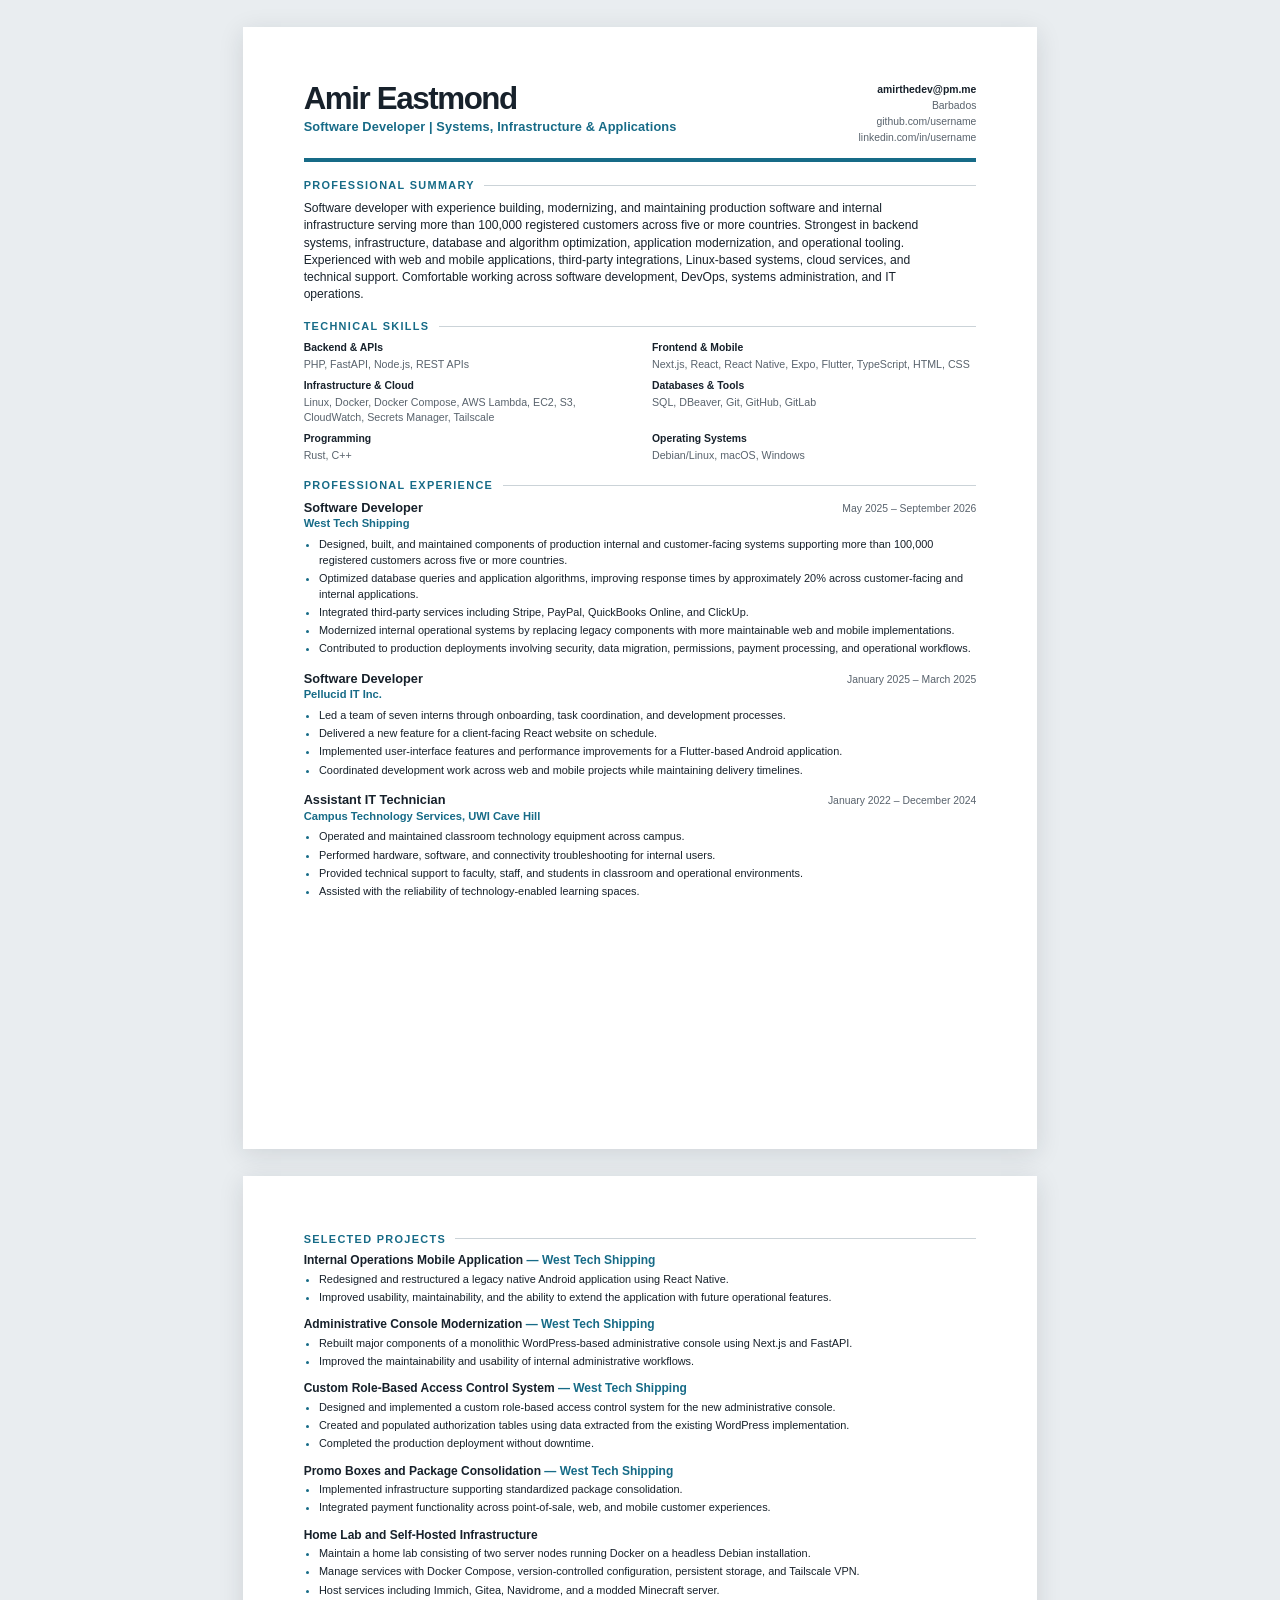
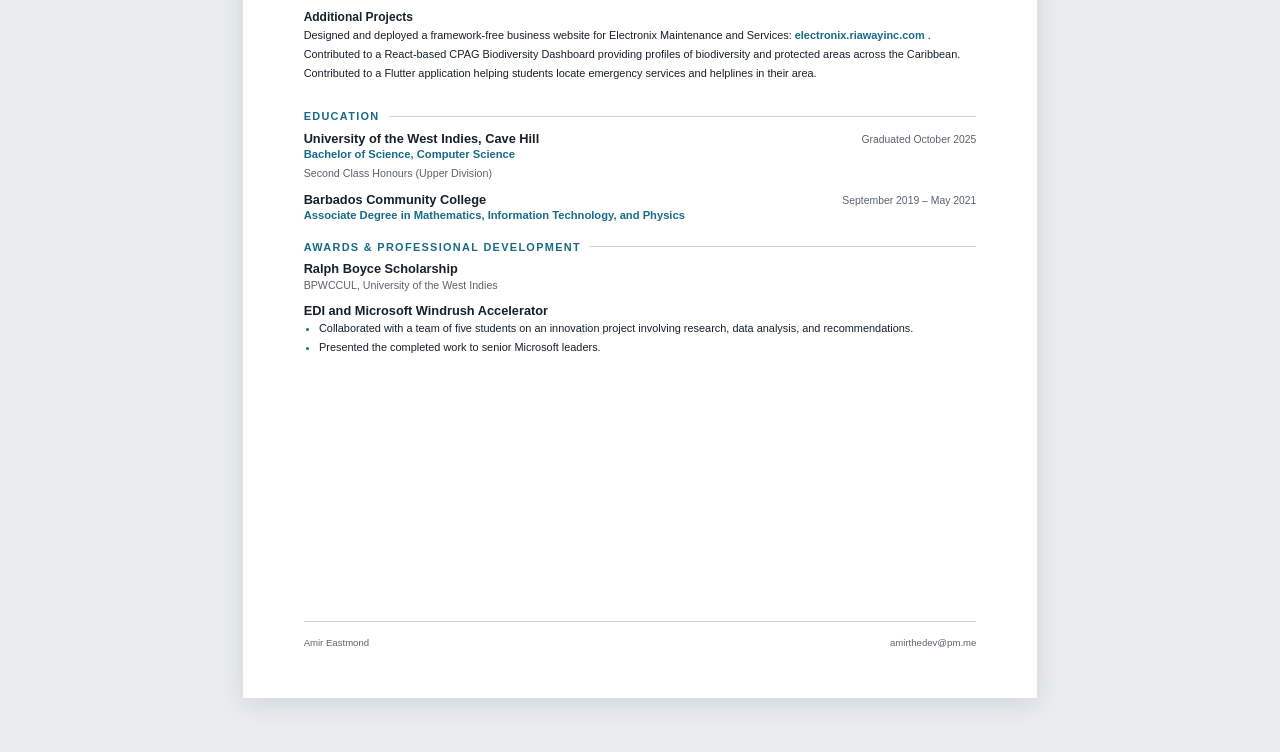
==== resume/index.html @ 4644d46a "add resume page" ====
<!doctype html>
<html lang="en">
<head>
  <meta charset="UTF-8" />
  <meta name="viewport" content="width=device-width, initial-scale=1.0" />
  <meta
    name="description"
    content="Amir Eastmond — Software Developer specializing in systems, infrastructure, backend applications, and DevOps."
  />
  <title>Amir Eastmond — Software Developer</title>
  <link rel="stylesheet" href="styles.css" />
</head>

<body>
  <main class="resume">

    <!-- Page 1 -->
    <section class="resume-page">
      <header class="resume-header">
        <div>
          <h1>Amir Eastmond</h1>
          <p class="headline">Software Developer | Systems, Infrastructure &amp; Applications</p>
        </div>

        <address class="contact">
          <a href="mailto:amirthedev@pm.me">amirthedev@pm.me</a>
          <span>Barbados</span>
          <!-- Replace these URLs with your actual profiles -->
          <a href="https://github.com/" target="_blank" rel="noopener">github.com/username</a>
          <a href="https://linkedin.com/in/" target="_blank" rel="noopener">linkedin.com/in/username</a>
        </address>
      </header>

      <div class="accent-line"></div>

      <section class="section summary-section">
        <h2>Professional Summary</h2>
        <p>
          Software developer with experience building, modernizing, and maintaining
          production software and internal infrastructure serving more than 100,000
          registered customers across five or more countries. Strongest in backend
          systems, infrastructure, database and algorithm optimization, application
          modernization, and operational tooling. Experienced with web and mobile
          applications, third-party integrations, Linux-based systems, cloud services,
          and technical support. Comfortable working across software development,
          DevOps, systems administration, and IT operations.
        </p>
      </section>

      <section class="section">
        <h2>Technical Skills</h2>

        <div class="skills-grid">
          <div class="skill-group">
            <h3>Backend &amp; APIs</h3>
            <p>PHP, FastAPI, Node.js, REST APIs</p>
          </div>

          <div class="skill-group">
            <h3>Frontend &amp; Mobile</h3>
            <p>Next.js, React, React Native, Expo, Flutter, TypeScript, HTML, CSS</p>
          </div>

          <div class="skill-group">
            <h3>Infrastructure &amp; Cloud</h3>
            <p>
              Linux, Docker, Docker Compose, AWS Lambda, EC2, S3,
              CloudWatch, Secrets Manager, Tailscale
            </p>
          </div>

          <div class="skill-group">
            <h3>Databases &amp; Tools</h3>
            <p>SQL, DBeaver, Git, GitHub, GitLab</p>
          </div>

          <div class="skill-group">
            <h3>Programming</h3>
            <p>Rust, C++</p>
          </div>

          <div class="skill-group">
            <h3>Operating Systems</h3>
            <p>Debian/Linux, macOS, Windows</p>
          </div>
        </div>
      </section>

      <section class="section">
        <h2>Professional Experience</h2>

        <article class="experience">
          <div class="role-heading">
            <div>
              <h3>Software Developer</h3>
              <p class="organization">West Tech Shipping</p>
            </div>
            <p class="date">May 2025 – September 2026</p>
          </div>

          <ul>
            <li>
              Designed, built, and maintained components of production internal and
              customer-facing systems supporting more than 100,000 registered
              customers across five or more countries.
            </li>
            <li>
              Optimized database queries and application algorithms, improving
              response times by approximately 20% across customer-facing and
              internal applications.
            </li>
            <li>
              Integrated third-party services including Stripe, PayPal,
              QuickBooks Online, and ClickUp.
            </li>
            <li>
              Modernized internal operational systems by replacing legacy components
              with more maintainable web and mobile implementations.
            </li>
            <li>
              Contributed to production deployments involving security, data
              migration, permissions, payment processing, and operational workflows.
            </li>
          </ul>
        </article>

        <article class="experience">
          <div class="role-heading">
            <div>
              <h3>Software Developer</h3>
              <p class="organization">Pellucid IT Inc.</p>
            </div>
            <p class="date">January 2025 – March 2025</p>
          </div>

          <ul>
            <li>
              Led a team of seven interns through onboarding, task coordination,
              and development processes.
            </li>
            <li>
              Delivered a new feature for a client-facing React website on schedule.
            </li>
            <li>
              Implemented user-interface features and performance improvements for
              a Flutter-based Android application.
            </li>
            <li>
              Coordinated development work across web and mobile projects while
              maintaining delivery timelines.
            </li>
          </ul>
        </article>

        <article class="experience">
          <div class="role-heading">
            <div>
              <h3>Assistant IT Technician</h3>
              <p class="organization">Campus Technology Services, UWI Cave Hill</p>
            </div>
            <p class="date">January 2022 – December 2024</p>
          </div>

          <ul>
            <li>
              Operated and maintained classroom technology equipment across campus.
            </li>
            <li>
              Performed hardware, software, and connectivity troubleshooting for
              internal users.
            </li>
            <li>
              Provided technical support to faculty, staff, and students in
              classroom and operational environments.
            </li>
            <li>
              Assisted with the reliability of technology-enabled learning spaces.
            </li>
          </ul>
        </article>
      </section>
    </section>

    <!-- Page 2 -->
    <section class="resume-page page-two">
      <section class="section">
        <h2>Selected Projects</h2>

        <article class="project">
          <h3>Internal Operations Mobile Application <span>— West Tech Shipping</span></h3>
          <ul>
            <li>
              Redesigned and restructured a legacy native Android application using
              React Native.
            </li>
            <li>
              Improved usability, maintainability, and the ability to extend the
              application with future operational features.
            </li>
          </ul>
        </article>

        <article class="project">
          <h3>Administrative Console Modernization <span>— West Tech Shipping</span></h3>
          <ul>
            <li>
              Rebuilt major components of a monolithic WordPress-based administrative
              console using Next.js and FastAPI.
            </li>
            <li>
              Improved the maintainability and usability of internal administrative
              workflows.
            </li>
          </ul>
        </article>

        <article class="project">
          <h3>Custom Role-Based Access Control System <span>— West Tech Shipping</span></h3>
          <ul>
            <li>
              Designed and implemented a custom role-based access control system
              for the new administrative console.
            </li>
            <li>
              Created and populated authorization tables using data extracted from
              the existing WordPress implementation.
            </li>
            <li>
              Completed the production deployment without downtime.
            </li>
          </ul>
        </article>

        <article class="project">
          <h3>Promo Boxes and Package Consolidation <span>— West Tech Shipping</span></h3>
          <ul>
            <li>
              Implemented infrastructure supporting standardized package
              consolidation.
            </li>
            <li>
              Integrated payment functionality across point-of-sale, web, and
              mobile customer experiences.
            </li>
          </ul>
        </article>

        <article class="project">
          <h3>Home Lab and Self-Hosted Infrastructure</h3>
          <ul>
            <li>
              Maintain a home lab consisting of two server nodes running Docker on
              a headless Debian installation.
            </li>
            <li>
              Manage services with Docker Compose, version-controlled configuration,
              persistent storage, and Tailscale VPN.
            </li>
            <li>
              Host services including Immich, Gitea, Navidrome, and a modded
              Minecraft server.
            </li>
          </ul>
        </article>

        <article class="project compact-project">
          <h3>Additional Projects</h3>
          <p>
            Designed and deployed a framework-free business website for
            Electronix Maintenance and Services:
            <a href="https://electronix.riawayinc.com" target="_blank" rel="noopener">
              electronix.riawayinc.com
            </a>.
          </p>
          <p>
            Contributed to a React-based CPAG Biodiversity Dashboard providing
            profiles of biodiversity and protected areas across the Caribbean.
          </p>
          <p>
            Contributed to a Flutter application helping students locate emergency
            services and helplines in their area.
          </p>
        </article>
      </section>

      <section class="section">
        <h2>Education</h2>

        <article class="education">
          <div class="role-heading">
            <div>
              <h3>University of the West Indies, Cave Hill</h3>
              <p class="organization">Bachelor of Science, Computer Science</p>
            </div>
            <p class="date">Graduated October 2025</p>
          </div>
          <p class="education-detail">Second Class Honours (Upper Division)</p>
        </article>

        <article class="education">
          <div class="role-heading">
            <div>
              <h3>Barbados Community College</h3>
              <p class="organization">
                Associate Degree in Mathematics, Information Technology, and Physics
              </p>
            </div>
            <p class="date">September 2019 – May 2021</p>
          </div>
        </article>
      </section>

      <section class="section">
        <h2>Awards &amp; Professional Development</h2>

        <article class="award">
          <h3>Ralph Boyce Scholarship</h3>
          <p>BPWCCUL, University of the West Indies</p>
        </article>

        <article class="award">
          <h3>EDI and Microsoft Windrush Accelerator</h3>
          <ul>
            <li>
              Collaborated with a team of five students on an innovation project
              involving research, data analysis, and recommendations.
            </li>
            <li>
              Presented the completed work to senior Microsoft leaders.
            </li>
          </ul>
        </article>
      </section>

      <footer class="resume-footer">
        <span>Amir Eastmond</span>
        <a href="mailto:amirthedev@pm.me">amirthedev@pm.me</a>
      </footer>
    </section>

  </main>
</body>
</html>
---- resume/styles.css ----
:root {
  --ink: #17212b;
  --muted: #59636d;
  --accent: #176b87;
  --accent-light: #dcecf1;
  --rule: #cbd3d8;
  --paper: #ffffff;
  --screen-background: #e9edf0;
}

*,
*::before,
*::after {
  box-sizing: border-box;
}

html {
  font-size: 10pt;
}

body {
  margin: 0;
  color: var(--ink);
  background: var(--screen-background);
  font-family:
    Inter, "Helvetica Neue", Helvetica, Arial, sans-serif;
  line-height: 1.42;
  -webkit-print-color-adjust: exact;
  print-color-adjust: exact;
}

a {
  color: inherit;
  text-decoration: none;
}

a:hover {
  color: var(--accent);
  text-decoration: underline;
}

.resume {
  width: 100%;
  padding: 2rem 0;
}

.resume-page {
  width: 210mm;
  min-height: 297mm;
  margin: 0 auto 2rem;
  padding: 15mm 16mm 13mm;
  background: var(--paper);
  box-shadow: 0 0.4rem 1.8rem rgba(23, 33, 43, 0.12);
  position: relative;
}

.resume-header {
  display: flex;
  justify-content: space-between;
  align-items: flex-start;
  gap: 2rem;
}

h1,
h2,
h3,
p {
  margin-top: 0;
}

h1 {
  margin-bottom: 0.25rem;
  color: var(--ink);
  font-size: 2.35rem;
  font-weight: 700;
  letter-spacing: -0.045em;
  line-height: 1;
}

.headline {
  margin-bottom: 0;
  color: var(--accent);
  font-size: 0.96rem;
  font-weight: 600;
  letter-spacing: 0.01em;
}

.contact {
  display: flex;
  flex-direction: column;
  align-items: flex-end;
  gap: 0.14rem;
  color: var(--muted);
  font-size: 0.78rem;
  font-style: normal;
  line-height: 1.35;
  text-align: right;
}

.contact a:first-child {
  color: var(--ink);
  font-weight: 600;
}

.accent-line {
  width: 100%;
  height: 0.28rem;
  margin: 1rem 0 1.3rem;
  background: var(--accent);
}

.section {
  margin-top: 1.25rem;
}

.section:first-of-type {
  margin-top: 0;
}

.section h2 {
  display: flex;
  align-items: center;
  gap: 0.7rem;
  margin-bottom: 0.65rem;
  color: var(--accent);
  font-size: 0.82rem;
  font-weight: 700;
  letter-spacing: 0.12em;
  line-height: 1.1;
  text-transform: uppercase;
}

.section h2::after {
  content: "";
  flex: 1;
  height: 1px;
  background: var(--rule);
}

.summary-section p {
  max-width: 94%;
  margin-bottom: 0;
  font-size: 0.91rem;
}

.skills-grid {
  display: grid;
  grid-template-columns: repeat(2, minmax(0, 1fr));
  gap: 0.62rem 1.8rem;
}

.skill-group h3 {
  margin-bottom: 0.08rem;
  color: var(--ink);
  font-size: 0.78rem;
  font-weight: 700;
}

.skill-group p {
  margin-bottom: 0;
  color: var(--muted);
  font-size: 0.8rem;
  line-height: 1.35;
}

.experience {
  margin-bottom: 1.05rem;
}

.experience:last-child {
  margin-bottom: 0;
}

.role-heading {
  display: flex;
  justify-content: space-between;
  align-items: baseline;
  gap: 1rem;
}

.role-heading h3,
.project h3,
.education h3,
.award h3 {
  margin-bottom: 0.08rem;
  color: var(--ink);
  font-size: 0.96rem;
  font-weight: 700;
  line-height: 1.2;
}

.organization {
  margin-bottom: 0;
  color: var(--accent);
  font-size: 0.84rem;
  font-weight: 600;
}

.date {
  flex: 0 0 auto;
  margin-bottom: 0;
  color: var(--muted);
  font-size: 0.78rem;
  white-space: nowrap;
}

ul {
  margin: 0.38rem 0 0;
  padding-left: 1.15rem;
}

li {
  margin-bottom: 0.2rem;
  font-size: 0.82rem;
}

li::marker {
  color: var(--accent);
}

.page-two {
  display: flex;
  flex-direction: column;
}

.page-two .section:first-child {
  margin-top: 0;
}

.project {
  margin-bottom: 0.9rem;
}

.project h3 {
  font-size: 0.9rem;
}

.project h3 span {
  color: var(--accent);
  font-weight: 600;
}

.project ul {
  margin-top: 0.3rem;
}

.compact-project {
  margin-top: 0.1rem;
}

.compact-project p {
  margin: 0.26rem 0;
  font-size: 0.82rem;
}

.compact-project a {
  color: var(--accent);
  font-weight: 600;
}

.education {
  margin-bottom: 0.75rem;
}

.education:last-child {
  margin-bottom: 0;
}

.education-detail {
  margin: 0.25rem 0 0;
  color: var(--muted);
  font-size: 0.8rem;
}

.award {
  margin-bottom: 0.75rem;
}

.award:last-child {
  margin-bottom: 0;
}

.award p {
  margin-bottom: 0;
  color: var(--muted);
  font-size: 0.8rem;
}

.award ul {
  margin-top: 0.25rem;
}

.resume-footer {
  display: flex;
  justify-content: space-between;
  margin-top: auto;
  padding-top: 1rem;
  border-top: 1px solid var(--rule);
  color: var(--muted);
  font-size: 0.72rem;
}

/* Responsive screen layout */
@media screen and (max-width: 760px) {
  .resume {
    padding: 0;
  }

  .resume-page {
    width: 100%;
    min-height: auto;
    margin: 0 0 1rem;
    padding: 2rem 1.25rem;
    box-shadow: none;
  }

  .resume-header {
    flex-direction: column;
    gap: 1rem;
  }

  .contact {
    align-items: flex-start;
    text-align: left;
  }

  .summary-section p {
    max-width: none;
  }

  .skills-grid {
    grid-template-columns: 1fr;
  }

  .role-heading {
    display: block;
  }

  .date {
    margin-top: 0.25rem;
  }

  .resume-footer {
    margin-top: 2rem;
  }
}

/* Print layout */
@media print {
  @page {
    size: A4;
    margin: 0;
  }

  html {
    font-size: 10pt;
  }

  body {
    background: #fff;
  }

  .resume {
    padding: 0;
  }

  .resume-page {
    width: 210mm;
    height: 297mm;
    min-height: 297mm;
    margin: 0;
    padding: 15mm 16mm 13mm;
    box-shadow: none;
    break-after: page;
    page-break-after: always;
  }

  .resume-page:last-child {
    break-after: auto;
    page-break-after: auto;
  }

  a {
    color: inherit;
    text-decoration: none;
  }

  .experience,
  .project,
  .education,
  .award {
    break-inside: avoid;
    page-break-inside: avoid;
  }
}
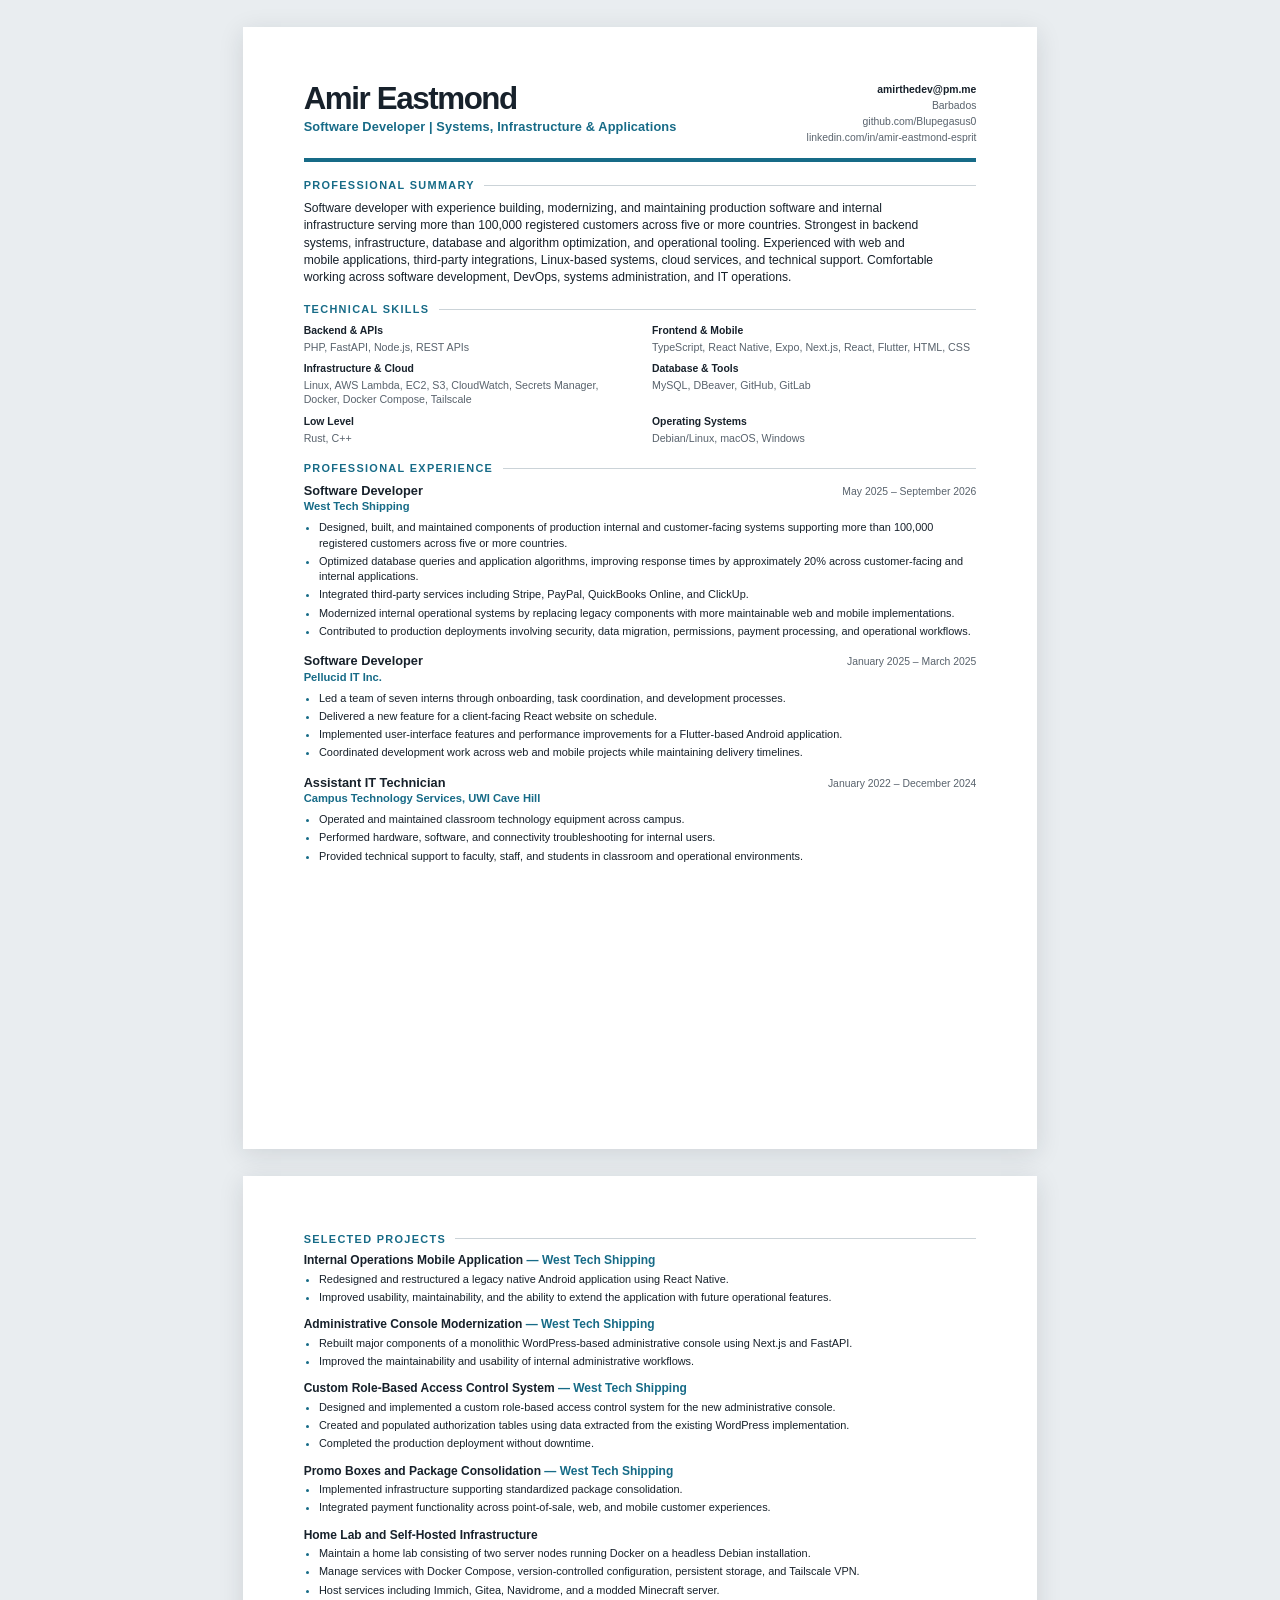
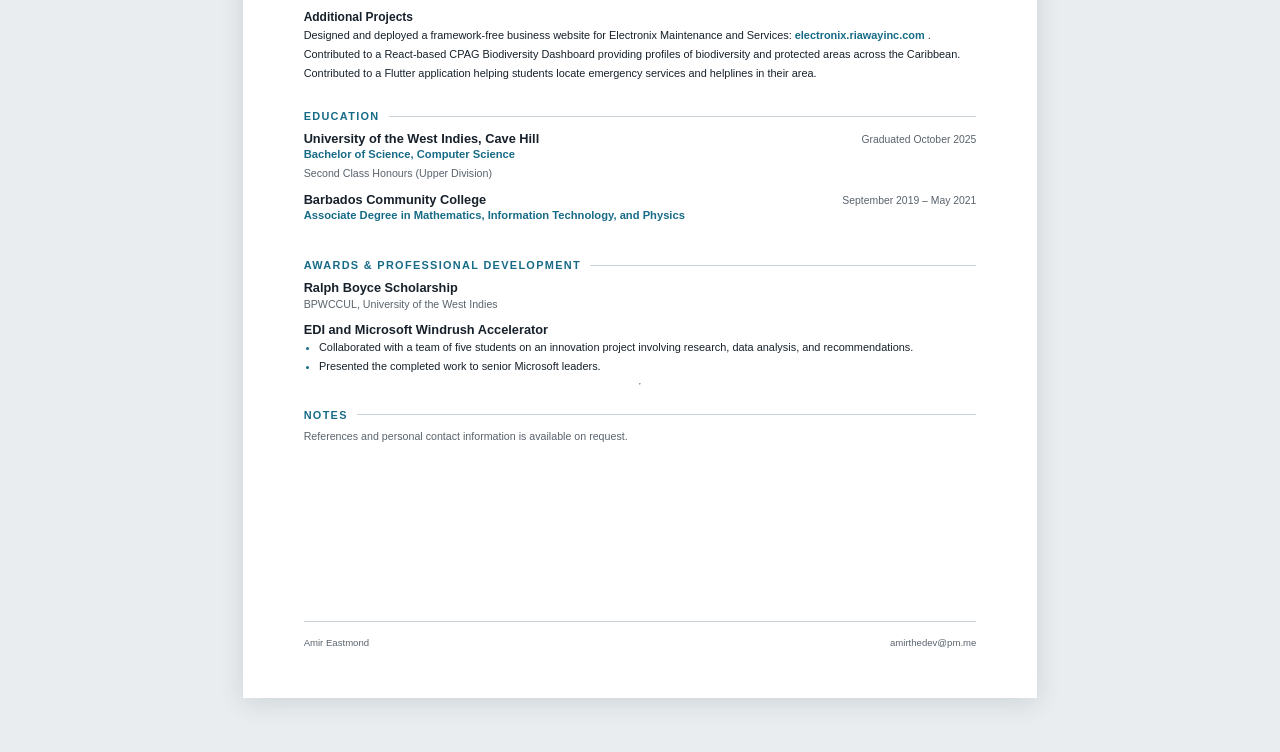
==== commit 934c1236: "personalization" ====
--- a/resume/index.html
+++ b/resume/index.html
@@ -25,9 +25,8 @@
         <address class="contact">
           <a href="mailto:amirthedev@pm.me">amirthedev@pm.me</a>
           <span>Barbados</span>
-          <!-- Replace these URLs with your actual profiles -->
-          <a href="https://github.com/" target="_blank" rel="noopener">github.com/username</a>
-          <a href="https://linkedin.com/in/" target="_blank" rel="noopener">linkedin.com/in/username</a>
+          <a href="https://github.com/Blupegasus0" target="_blank" rel="noopener">github.com/Blupegasus0</a>
+          <a href="http://www.linkedin.com/in/amir-eastmond-esprit" target="_blank" rel="noopener">linkedin.com/in/amir-eastmond-esprit</a>
         </address>
       </header>
 
@@ -39,8 +38,8 @@
           Software developer with experience building, modernizing, and maintaining
           production software and internal infrastructure serving more than 100,000
           registered customers across five or more countries. Strongest in backend
-          systems, infrastructure, database and algorithm optimization, application
-          modernization, and operational tooling. Experienced with web and mobile
+          systems, infrastructure, database and algorithm optimization, and 
+          operational tooling. Experienced with web and mobile
           applications, third-party integrations, Linux-based systems, cloud services,
           and technical support. Comfortable working across software development,
           DevOps, systems administration, and IT operations.
@@ -58,24 +57,24 @@
 
           <div class="skill-group">
             <h3>Frontend &amp; Mobile</h3>
-            <p>Next.js, React, React Native, Expo, Flutter, TypeScript, HTML, CSS</p>
+            <p>TypeScript, React Native, Expo, Next.js, React, Flutter, HTML, CSS</p>
           </div>
 
           <div class="skill-group">
             <h3>Infrastructure &amp; Cloud</h3>
             <p>
-              Linux, Docker, Docker Compose, AWS Lambda, EC2, S3,
-              CloudWatch, Secrets Manager, Tailscale
+              Linux, AWS Lambda, EC2, S3,
+              CloudWatch, Secrets Manager, Docker, Docker Compose, Tailscale
             </p>
           </div>
 
           <div class="skill-group">
-            <h3>Databases &amp; Tools</h3>
-            <p>SQL, DBeaver, Git, GitHub, GitLab</p>
-          </div>
-
-          <div class="skill-group">
-            <h3>Programming</h3>
+            <h3>Database &amp; Tools</h3>
+            <p>MySQL, DBeaver, GitHub, GitLab</p>
+          </div>
+
+          <div class="skill-group">
+            <h3>Low Level</h3>
             <p>Rust, C++</p>
           </div>
 
@@ -172,9 +171,6 @@
             <li>
               Provided technical support to faculty, staff, and students in
               classroom and operational environments.
-            </li>
-            <li>
-              Assisted with the reliability of technology-enabled learning spaces.
             </li>
           </ul>
         </article>
@@ -310,6 +306,7 @@
         </article>
       </section>
 
+      <br>
       <section class="section">
         <h2>Awards &amp; Professional Development</h2>
 
@@ -329,6 +326,15 @@
               Presented the completed work to senior Microsoft leaders.
             </li>
           </ul>
+        </article>
+      </section>
+        
+      <hr>
+      <section class="section">
+        <h2>Notes</h2>
+
+        <article class="award">
+          <p>References and personal contact information is available on request.</p>
         </article>
       </section>
 
